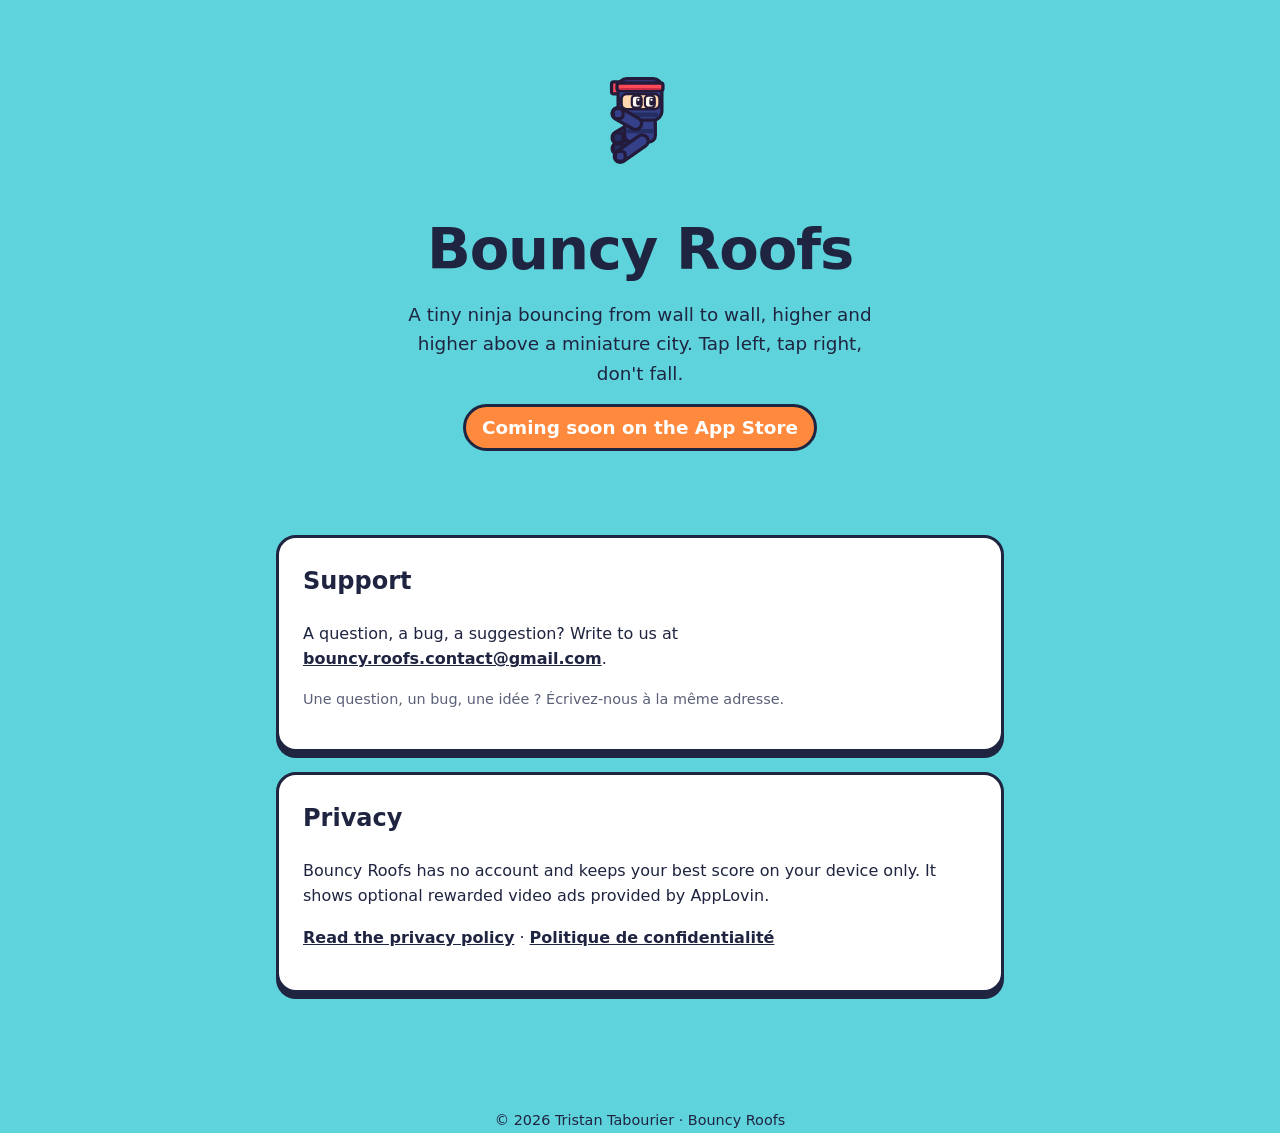
==== index.html @ 68a2e054 "Site de Bouncy Roofs : accueil, assistance et politique de confidentialité Co-Authored-By: Claude Op" ====
<!doctype html>
<html lang="en">
<head>
  <meta charset="utf-8">
  <meta name="viewport" content="width=device-width, initial-scale=1">
  <title>Bouncy Roofs</title>
  <meta name="description" content="Bouncy Roofs — a tiny ninja bouncing from wall to wall, higher and higher. Mobile arcade game.">
  <link rel="stylesheet" href="style.css">
</head>
<body>
  <header class="hero">
    <img src="assets/ninja.svg" alt="The Bouncy Roofs ninja">
    <h1>Bouncy Roofs</h1>
    <p>A tiny ninja bouncing from wall to wall, higher and higher above a miniature city. Tap left, tap right, don't fall.</p>
    <p style="margin-top:16px"><span class="badge">Coming soon on the App Store</span></p>
  </header>

  <main class="wrap">
    <section class="card" id="support">
      <h2>Support</h2>
      <p>A question, a bug, a suggestion? Write to us at
        <a href="mailto:bouncy.roofs.contact@gmail.com">bouncy.roofs.contact@gmail.com</a>.</p>
      <p class="lang">Une question, un bug, une idée ? Écrivez-nous à la même adresse.</p>
    </section>

    <section class="card">
      <h2>Privacy</h2>
      <p>Bouncy Roofs has no account and keeps your best score on your device only. It shows optional rewarded video ads provided by AppLovin.</p>
      <p><a href="privacy.html">Read the privacy policy</a> · <a href="privacy.html#fr">Politique de confidentialité</a></p>
    </section>
  </main>

  <footer>© 2026 Tristan Tabourier · Bouncy Roofs</footer>
</body>
</html>
---- style.css ----
:root {
  --sky: #5fd3dc;
  --sky-deep: #3fb9c4;
  --cream: #fff4dc;
  --ink: #1f2440;
  --orange: #ff8a3d;
  --muted: #5a6077;
  --card: #ffffff;
}

* { box-sizing: border-box; }

body {
  margin: 0;
  font-family: ui-rounded, "SF Pro Rounded", "Nunito", "Segoe UI", system-ui, sans-serif;
  color: var(--ink);
  background: var(--sky);
  line-height: 1.6;
}

a { color: var(--ink); font-weight: 700; }

.wrap { max-width: 760px; margin: 0 auto; padding: 32px 16px 64px; }

header.hero { text-align: center; padding: 48px 16px 32px; }
.hero img { width: 140px; height: 140px; }
.hero h1 { font-size: clamp(2.4rem, 8vw, 3.6rem); margin: 8px 0 4px; letter-spacing: -0.02em; }
.hero p { font-size: 1.15rem; margin: 0 auto; max-width: 30rem; }

.card {
  background: var(--card);
  border: 3px solid var(--ink);
  border-radius: 20px;
  padding: 24px;
  margin: 20px 0;
  box-shadow: 0 6px 0 var(--ink);
}
.card h2 { margin-top: 0; }

.badge {
  display: inline-block;
  background: var(--orange);
  color: #fff;
  border: 3px solid var(--ink);
  border-radius: 999px;
  padding: 6px 16px;
  font-weight: 800;
}

nav.top { display: flex; justify-content: space-between; align-items: center; gap: 12px; }
nav.top a { text-decoration: none; }

.policy h2 { border-bottom: 3px solid var(--sky); padding-bottom: 4px; }
.policy h3 { margin-bottom: 4px; }
.lang { font-size: 0.9rem; color: var(--muted); }

footer { text-align: center; font-size: 0.9rem; color: var(--ink); margin-top: 32px; }
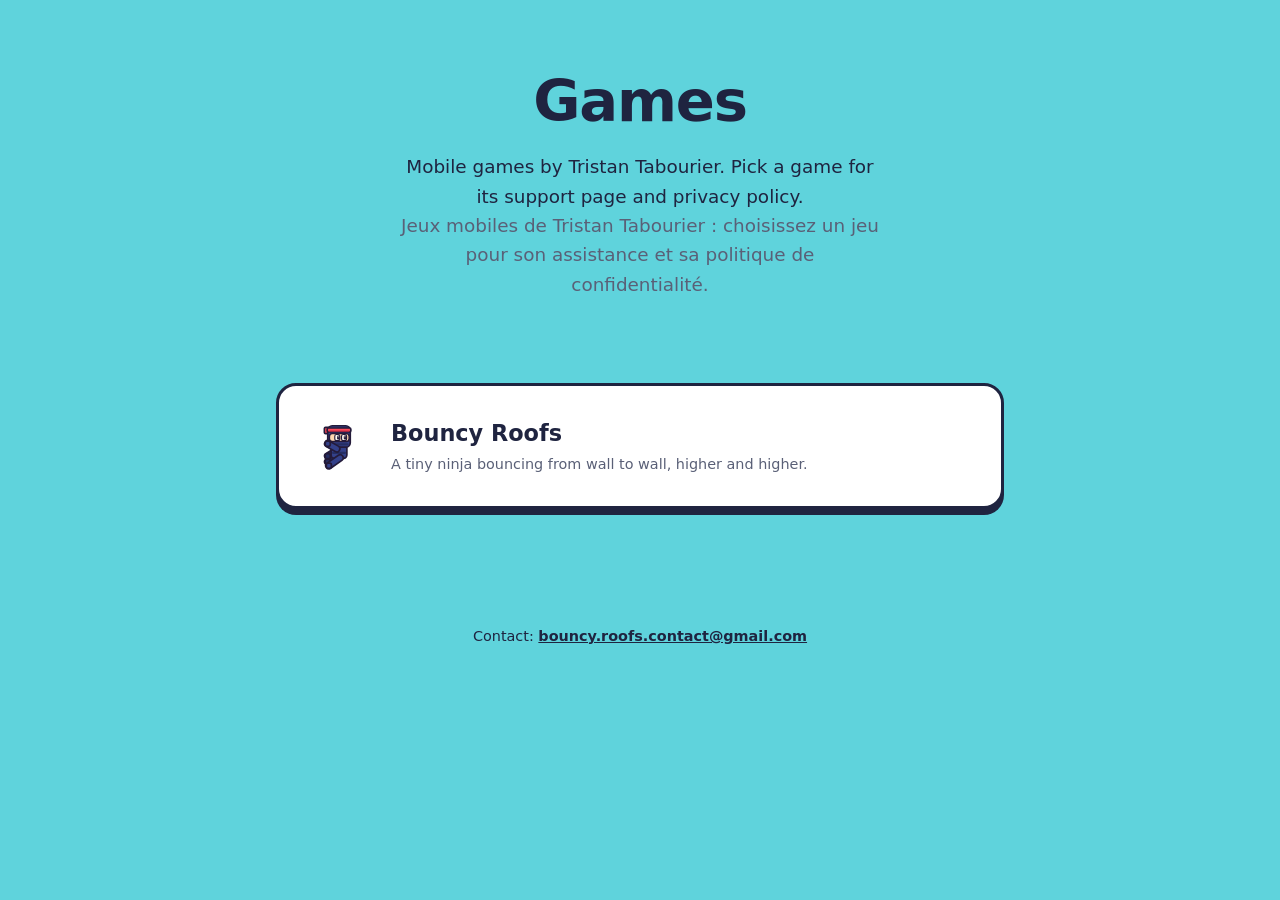
==== commit 1f7bccb0: "Site commun des jeux : accueil, Bouncy Roofs dans son dossier, domaine games.appmemoir.com Co-Author" ====
--- a/index.html
+++ b/index.html
@@ -3,33 +3,27 @@
 <head>
   <meta charset="utf-8">
   <meta name="viewport" content="width=device-width, initial-scale=1">
-  <title>Bouncy Roofs</title>
-  <meta name="description" content="Bouncy Roofs — a tiny ninja bouncing from wall to wall, higher and higher. Mobile arcade game.">
+  <title>Games by Tristan Tabourier</title>
+  <meta name="description" content="Mobile games by Tristan Tabourier: support and privacy policies.">
   <link rel="stylesheet" href="style.css">
 </head>
 <body>
   <header class="hero">
-    <img src="assets/ninja.svg" alt="The Bouncy Roofs ninja">
-    <h1>Bouncy Roofs</h1>
-    <p>A tiny ninja bouncing from wall to wall, higher and higher above a miniature city. Tap left, tap right, don't fall.</p>
-    <p style="margin-top:16px"><span class="badge">Coming soon on the App Store</span></p>
+    <h1>Games</h1>
+    <p>Mobile games by Tristan Tabourier. Pick a game for its support page and privacy policy.</p>
+    <p class="lang">Jeux mobiles de Tristan Tabourier : choisissez un jeu pour son assistance et sa politique de confidentialité.</p>
   </header>
 
   <main class="wrap">
-    <section class="card" id="support">
-      <h2>Support</h2>
-      <p>A question, a bug, a suggestion? Write to us at
-        <a href="mailto:bouncy.roofs.contact@gmail.com">bouncy.roofs.contact@gmail.com</a>.</p>
-      <p class="lang">Une question, un bug, une idée ? Écrivez-nous à la même adresse.</p>
-    </section>
-
-    <section class="card">
-      <h2>Privacy</h2>
-      <p>Bouncy Roofs has no account and keeps your best score on your device only. It shows optional rewarded video ads provided by AppLovin.</p>
-      <p><a href="privacy.html">Read the privacy policy</a> · <a href="privacy.html#fr">Politique de confidentialité</a></p>
-    </section>
+    <a class="card game" href="bouncy-roofs/">
+      <img src="bouncy-roofs/assets/ninja.svg" alt="">
+      <span>
+        <strong>Bouncy Roofs</strong>
+        <span class="lang">A tiny ninja bouncing from wall to wall, higher and higher.</span>
+      </span>
+    </a>
   </main>
 
-  <footer>© 2026 Tristan Tabourier · Bouncy Roofs</footer>
+  <footer>Contact: <a href="mailto:bouncy.roofs.contact@gmail.com">bouncy.roofs.contact@gmail.com</a></footer>
 </body>
 </html>
--- a/style.css
+++ b/style.css
@@ -55,3 +55,9 @@
 .lang { font-size: 0.9rem; color: var(--muted); }
 
 footer { text-align: center; font-size: 0.9rem; color: var(--ink); margin-top: 32px; }
+
+/* accueil des jeux : une carte cliquable par jeu */
+a.card.game { display: flex; align-items: center; gap: 16px; text-decoration: none; font-weight: 400; }
+a.card.game img { width: 72px; height: 72px; flex: none; }
+a.card.game strong { display: block; font-size: 1.4rem; }
+a.card.game:hover { transform: translateY(-2px); }
